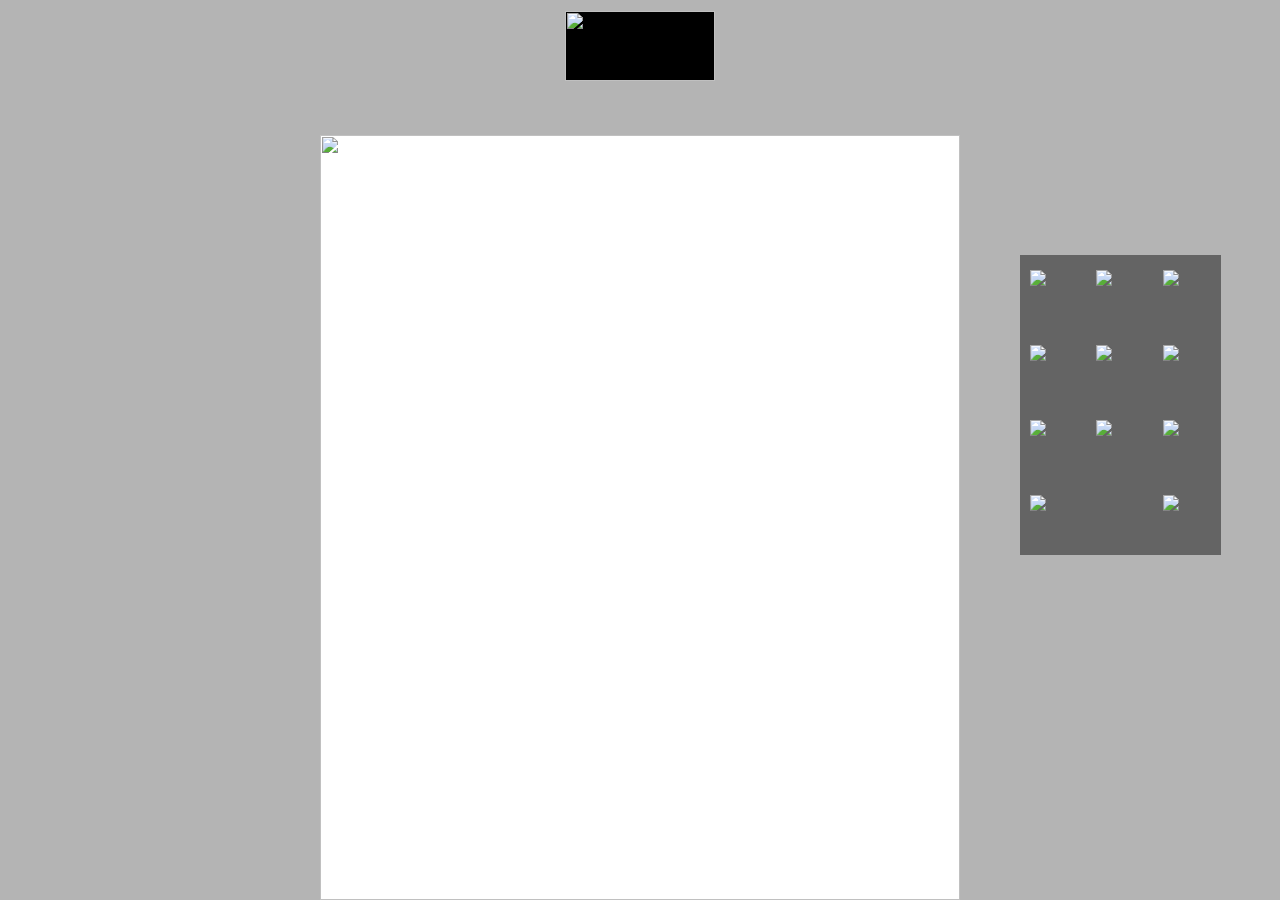
==== Assignment3/index.html @ d1b52a94 "Add files via upload" ====
<!DOCTYPE html>

<html lang="en">
    <head>
        <meta charset="utf-8" name="viewport" content="width=device-width, initial-scale=1.0">
        <link rel="stylesheet" href="style.css">
        <script src="elevator.js"></script>
    </head>

    <body>
        <!-- create top of the elevator as a div-->
        <div class="elevator-top">
            <!-- create level panel with images of the floor level inside
                I have the floor one level image shown and all the rest hidden -->
            <div class="level-panel">
                <img class="level" id="preload-01" data-level="1" src="/images/level/level-1.png">
                <img class="level" id="preload-02" data-level="2" src="/images/level/level-2.png" hidden>
                <img class="level" id="preload-03" data-level="3" src="/images/level/level-3.png" hidden>
                <img class="level" id="preload-04" data-level="4" src="/images/level/level-4.png" hidden>
                <img class="level" id="preload-05" data-level="5" src="/images/level/level-5.png" hidden>
                <img class="level" id="preload-06" data-level="6" src="/images/level/level-6.png" hidden>
                <img class="level" id="preload-07" data-level="7" src="/images/level/level-7.png" hidden>
                <img class="level" id="preload-08" data-level="8" src="/images/level/level-8.png" hidden>
                <img class="level" id="preload-09" data-level="9" src="/images/level/level-9.png" hidden>
            </div>
        </div>
        <!-- create the main elevator div as a grid container, I have the grid split into the slides of the elevator and the middle section -->
        <div class="elevator-box">
            <div class="left">
            </div>
            <div class="centre">
                <!-- In the centre grid item I have all the images of the floor backgrounds with the first floor shown and the 
                rest hidden. I also have two divs that represent the elevator doors. -->
                <div class="doors left-door-open" id="left-door"></div>
                <div class="doors right-door-open" id="right-door"></div>
                <image class="background" data-floor="1" src="/images/1.jpg"></image>
                <image class="background" data-floor="2" src="/images/2.jpg" hidden></image>
                <image class="background" data-floor="3" src="/images/3.jpg" hidden></image>
                <image class="background" data-floor="4" src="/images/4.jpg" hidden></image>
            </div>
            <div class="right">
                <!-- In the right grid item I have a blocker div that is hidden by default. I also have this grid item act as a grid container
                for what will be the control panel of the elevator -->
                <div id="blocker"></div>
                <div class="control-panel">
                    <!-- I have all the button divs here as grid items with an onclick function.
                    Images of the elevator buttons are also in the divs, each div has 2 different images of the buttons, a
                    pressed button and an unpressed button, with the unpressed button hidden -->
                    <div class="button ActiveCategory" id="1" onclick='elevator("1", "floor", this)'>
                        <img src="/images/buttons/button-1-unlit.png">
                        <img src="/images/buttons/button-1-lit.png" hidden>
                    </div>
                    <div class="button" id="2" onclick='elevator("2", "floor", this)'>
                        <img src="/images/buttons/button-2-unlit.png">
                        <img src="/images/buttons/button-2-lit.png" hidden>
                    </div>
                    <div class="button" id="3" onclick='elevator("3", "floor", this)'>
                        <img src="/images/buttons/button-3-unlit.png">
                        <img src="/images/buttons/button-3-lit.png" hidden>
                    </div>
                    <div class="button" id="4" onclick='elevator("4", "floor", this)'>
                        <img src="/images/buttons/button-4-unlit.png">
                        <img src="/images/buttons/button-4-lit.png" hidden>
                    </div>
                    <div class="button" id="5" onclick='elevator("5", "floor", this)'>
                        <img src="/images/buttons/button-5-unlit.png">
                        <img src="/images/buttons/button-5-lit.png" hidden>
                    </div>
                    <div class="button" id="6" onclick='elevator("6", "floor", this)'>
                        <img src="/images/buttons/button-6-unlit.png">
                        <img src="/images/buttons/button-6-lit.png" hidden>
                    </div>
                    <div class="button" id="7" onclick='elevator("7", "floor", this)'>
                        <img src="/images/buttons/button-7-unlit.png">
                        <img src="/images/buttons/button-7-lit.png" hidden>
                    </div>
                    <div class="button" id="8" onclick='elevator("8", "floor", this)'>
                        <img src="/images/buttons/button-8-unlit.png">
                        <img src="/images/buttons/button-8-lit.png" hidden>
                    </div>
                    <div class="button" id="9" onclick='elevator("9", "floor", this)'>
                        <img src="/images/buttons/button-9-unlit.png">
                        <img src="/images/buttons/button-9-lit.png" hidden>
                    </div>
                    <div class="button" id="close" onmousedown='elevator("null", "close", this);' , onmouseup='unclick("close", this);'>
                        <img src="/images/buttons/button-close-unlit.png">
                        <img src="/images/buttons/button-close-lit.png" hidden>
                    </div>
                    <div id="space">
                    </div>
                    <div class="button" id="open" onmousedown='elevator("null", "open", this);' , onmouseup='unclick("open", this);'>
                        <img src="/images/buttons/button-open-unlit.png">
                        <img src="/images/buttons/button-open-lit.png" hidden>
                    </div>
                </div>
            </div>

        </div>

    </body>

</html>
---- Assignment3/style.css ----
*{
    box-sizing: border-box;
    margin: 0;
}
:root{
    --color-one: rgb(0,0,0); 
    --color-two: rgb(100,100,100);
    --color-three: rgb(180,180,180);
    --color-four: rgb(240,240,240);
    --border-one: dashed 2px white;
}
/* Preload level panel images so it doesn't look choppy when they first switch */
#preload-01 { background: url(/images/level/level-1.png) no-repeat -9999px -9999px; }
#preload-02 { background: url(/images/level/level-2.png) no-repeat -9999px -9999px; }
#preload-03 { background: url(/images/level/level-3.png) no-repeat -9999px -9999px; }
#preload-04 { background: url(/images/level/level-4.png) no-repeat -9999px -9999px; }
#preload-05 { background: url(/images/level/level-5.png) no-repeat -9999px -9999px; }
#preload-06 { background: url(/images/level/level-6.png) no-repeat -9999px -9999px; }
#preload-07 { background: url(/images/level/level-7.png) no-repeat -9999px -9999px; }
#preload-08 { background: url(/images/level/level-8.png) no-repeat -9999px -9999px; }
#preload-09 { background: url(/images/level/level-9.png) no-repeat -9999px -9999px; }
img{
    object-fit: fill;
    width: 100%;
}
.level{
    object-fit: fill;
    width: 100%;
    height: 100%;
}
.elevator-box{
    display: grid;
    grid-template-columns: 25% 50% 25%;
    grid-template-areas:
    "left centre right";
    height: 85vh;
    width: 100%;
    overflow: hidden;
}

.elevator-top{
    height: 15vh;
    background-color: var(--color-three);
    padding-top: 1px;
    background-image:url(/images/elevator-top.png);
    background-size: cover;
}
.level-panel{
    width:150px;
    height: 70px;
    margin-left: auto;
    margin-right: auto;
    margin-top: 10px;
    background-color: black;
    color: red;
}
.left{
    grid-area: left;
    background-color: var(--color-three);
    background-image:url(/images/elevator-side.png);
    background-size: cover;
}
.centre{
    grid-area: centre;
    z-index: -3;
    position: relative;
}
.right{
    grid-area: right;
    background-color: var(--color-three);
    background-image:url(/images/elevator-side.png);
    background-size: cover;
    z-index: 1;
    position: relative;
}
.control-panel{
    display: grid;
    background-color:var(--color-two);
    background-image:url(/images/control-panel.png);
    background-size: cover;
    width: 201px;
    height: 300px;
    margin:auto;
    margin-top:120px;
    grid-template-columns: 33.3% 33.3% 33.3%;
    grid-template-rows: 1fr 1fr 1fr 1fr;
    z-index: 2;
    position: relative;
}
#blocker{
    width: 100%;
    height: 100%;
    position: absolute;
    z-index: 3;
    display: none;
}
.button{
    margin-left: 10px;
    margin-right:10px;
    margin-top:15px;
}
.button:hover{
    cursor:pointer;
}
.background{
    height: 100%;
    width: 100%;
    object-fit: cover;
    z-index: -2;
    position: absolute; 
    top: 0;
    left: 0;
}
.doors{
    z-index: -1;
    height:100%;
    width:50%;
    position: absolute;
    background-image:url(/images/elevator-door.png);
    background-size: cover;
}
#left-door{
    background-color: beige;
    top: 0px;
    left: 0px;
    transition-duration: 3s;
}
#right-door{
    background-color:beige;
    top: 0px;
    right: 0px;
    transition-duration: 3s;
}

.left-door-open{
    transform:translate(-360px);
}
.right-door-open{
    transform:translate(360px);
}
.left-door-close{
    transform:translate(360px);
}
.right-door-close{
    transform:translate(-360px);
}
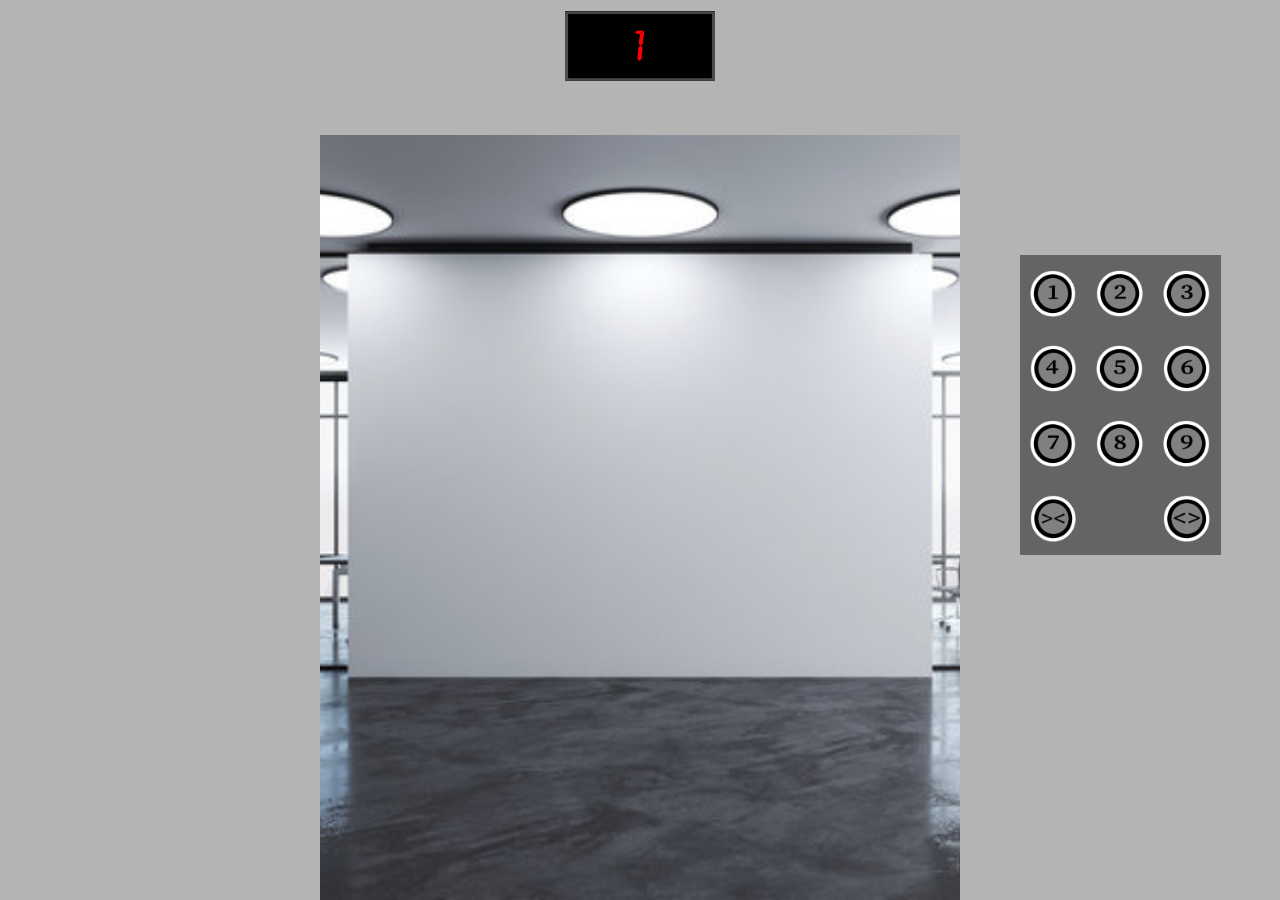
==== commit 2e44c898: "Add files via upload" ====
--- a/Assignment3/index.html
+++ b/Assignment3/index.html
@@ -13,15 +13,15 @@
             <!-- create level panel with images of the floor level inside
                 I have the floor one level image shown and all the rest hidden -->
             <div class="level-panel">
-                <img class="level" id="preload-01" data-level="1" src="/images/level/level-1.png">
-                <img class="level" id="preload-02" data-level="2" src="/images/level/level-2.png" hidden>
-                <img class="level" id="preload-03" data-level="3" src="/images/level/level-3.png" hidden>
-                <img class="level" id="preload-04" data-level="4" src="/images/level/level-4.png" hidden>
-                <img class="level" id="preload-05" data-level="5" src="/images/level/level-5.png" hidden>
-                <img class="level" id="preload-06" data-level="6" src="/images/level/level-6.png" hidden>
-                <img class="level" id="preload-07" data-level="7" src="/images/level/level-7.png" hidden>
-                <img class="level" id="preload-08" data-level="8" src="/images/level/level-8.png" hidden>
-                <img class="level" id="preload-09" data-level="9" src="/images/level/level-9.png" hidden>
+                <img class="level" id="preload-01" data-level="1" src="./images/level/level-1.png">
+                <img class="level" id="preload-02" data-level="2" src="./images/level/level-2.png" hidden>
+                <img class="level" id="preload-03" data-level="3" src="./images/level/level-3.png" hidden>
+                <img class="level" id="preload-04" data-level="4" src="./images/level/level-4.png" hidden>
+                <img class="level" id="preload-05" data-level="5" src="./images/level/level-5.png" hidden>
+                <img class="level" id="preload-06" data-level="6" src="./images/level/level-6.png" hidden>
+                <img class="level" id="preload-07" data-level="7" src="./images/level/level-7.png" hidden>
+                <img class="level" id="preload-08" data-level="8" src="./images/level/level-8.png" hidden>
+                <img class="level" id="preload-09" data-level="9" src="./images/level/level-9.png" hidden>
             </div>
         </div>
         <!-- create the main elevator div as a grid container, I have the grid split into the slides of the elevator and the middle section -->
@@ -33,10 +33,10 @@
                 rest hidden. I also have two divs that represent the elevator doors. -->
                 <div class="doors left-door-open" id="left-door"></div>
                 <div class="doors right-door-open" id="right-door"></div>
-                <image class="background" data-floor="1" src="/images/1.jpg"></image>
-                <image class="background" data-floor="2" src="/images/2.jpg" hidden></image>
-                <image class="background" data-floor="3" src="/images/3.jpg" hidden></image>
-                <image class="background" data-floor="4" src="/images/4.jpg" hidden></image>
+                <image class="background" data-floor="1" src="./images/1.jpg"></image>
+                <image class="background" data-floor="2" src="./images/2.jpg" hidden></image>
+                <image class="background" data-floor="3" src="./images/3.jpg" hidden></image>
+                <image class="background" data-floor="4" src="./images/4.jpg" hidden></image>
             </div>
             <div class="right">
                 <!-- In the right grid item I have a blocker div that is hidden by default. I also have this grid item act as a grid container
@@ -47,50 +47,50 @@
                     Images of the elevator buttons are also in the divs, each div has 2 different images of the buttons, a
                     pressed button and an unpressed button, with the unpressed button hidden -->
                     <div class="button ActiveCategory" id="1" onclick='elevator("1", "floor", this)'>
-                        <img src="/images/buttons/button-1-unlit.png">
-                        <img src="/images/buttons/button-1-lit.png" hidden>
+                        <img src="./images/buttons/button-1-unlit.png">
+                        <img src="./images/buttons/button-1-lit.png" hidden>
                     </div>
                     <div class="button" id="2" onclick='elevator("2", "floor", this)'>
-                        <img src="/images/buttons/button-2-unlit.png">
-                        <img src="/images/buttons/button-2-lit.png" hidden>
+                        <img src="./images/buttons/button-2-unlit.png">
+                        <img src="./images/buttons/button-2-lit.png" hidden>
                     </div>
                     <div class="button" id="3" onclick='elevator("3", "floor", this)'>
-                        <img src="/images/buttons/button-3-unlit.png">
-                        <img src="/images/buttons/button-3-lit.png" hidden>
+                        <img src="./images/buttons/button-3-unlit.png">
+                        <img src="./images/buttons/button-3-lit.png" hidden>
                     </div>
                     <div class="button" id="4" onclick='elevator("4", "floor", this)'>
-                        <img src="/images/buttons/button-4-unlit.png">
-                        <img src="/images/buttons/button-4-lit.png" hidden>
+                        <img src="./images/buttons/button-4-unlit.png">
+                        <img src="./images/buttons/button-4-lit.png" hidden>
                     </div>
                     <div class="button" id="5" onclick='elevator("5", "floor", this)'>
-                        <img src="/images/buttons/button-5-unlit.png">
-                        <img src="/images/buttons/button-5-lit.png" hidden>
+                        <img src="./images/buttons/button-5-unlit.png">
+                        <img src="./images/buttons/button-5-lit.png" hidden>
                     </div>
                     <div class="button" id="6" onclick='elevator("6", "floor", this)'>
-                        <img src="/images/buttons/button-6-unlit.png">
-                        <img src="/images/buttons/button-6-lit.png" hidden>
+                        <img src="./images/buttons/button-6-unlit.png">
+                        <img src="./images/buttons/button-6-lit.png" hidden>
                     </div>
                     <div class="button" id="7" onclick='elevator("7", "floor", this)'>
-                        <img src="/images/buttons/button-7-unlit.png">
-                        <img src="/images/buttons/button-7-lit.png" hidden>
+                        <img src="./images/buttons/button-7-unlit.png">
+                        <img src="./images/buttons/button-7-lit.png" hidden>
                     </div>
                     <div class="button" id="8" onclick='elevator("8", "floor", this)'>
-                        <img src="/images/buttons/button-8-unlit.png">
-                        <img src="/images/buttons/button-8-lit.png" hidden>
+                        <img src="./images/buttons/button-8-unlit.png">
+                        <img src="./images/buttons/button-8-lit.png" hidden>
                     </div>
                     <div class="button" id="9" onclick='elevator("9", "floor", this)'>
-                        <img src="/images/buttons/button-9-unlit.png">
-                        <img src="/images/buttons/button-9-lit.png" hidden>
+                        <img src="./images/buttons/button-9-unlit.png">
+                        <img src="./images/buttons/button-9-lit.png" hidden>
                     </div>
                     <div class="button" id="close" onmousedown='elevator("null", "close", this);' , onmouseup='unclick("close", this);'>
-                        <img src="/images/buttons/button-close-unlit.png">
-                        <img src="/images/buttons/button-close-lit.png" hidden>
+                        <img src="./images/buttons/button-close-unlit.png">
+                        <img src="./images/buttons/button-close-lit.png" hidden>
                     </div>
                     <div id="space">
                     </div>
                     <div class="button" id="open" onmousedown='elevator("null", "open", this);' , onmouseup='unclick("open", this);'>
-                        <img src="/images/buttons/button-open-unlit.png">
-                        <img src="/images/buttons/button-open-lit.png" hidden>
+                        <img src="./images/buttons/button-open-unlit.png">
+                        <img src="./images/buttons/button-open-lit.png" hidden>
                     </div>
                 </div>
             </div>
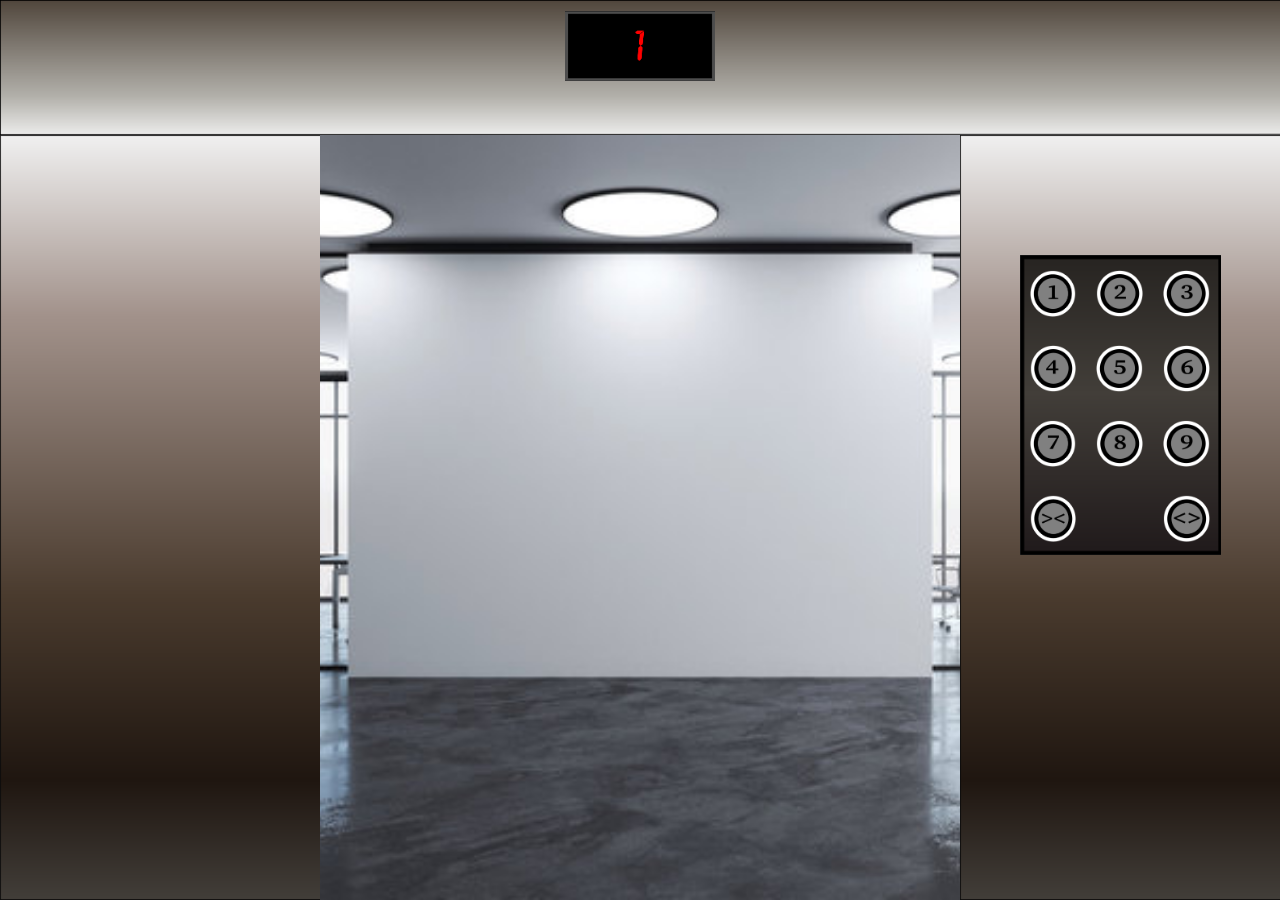
==== commit ebc16c0b: "Add files via upload" ====
--- a/Assignment3/index.html
+++ b/Assignment3/index.html
@@ -11,7 +11,8 @@
         <!-- create top of the elevator as a div-->
         <div class="elevator-top">
             <!-- create level panel with images of the floor level inside
-                I have the floor one level image shown and all the rest hidden -->
+                I have the floor one level image shown and all the rest hidden. The image is meant to represent an LCD display
+                of the floor numbers, and will change depending on what floor the elevator is on -->
             <div class="level-panel">
                 <img class="level" id="preload-01" data-level="1" src="./images/level/level-1.png">
                 <img class="level" id="preload-02" data-level="2" src="./images/level/level-2.png" hidden>
@@ -24,23 +25,31 @@
                 <img class="level" id="preload-09" data-level="9" src="./images/level/level-9.png" hidden>
             </div>
         </div>
-        <!-- create the main elevator div as a grid container, I have the grid split into the slides of the elevator and the middle section -->
+        <!-- create the main elevator div as a grid container, I have the grid split into the slides of the elevator and the middle section.
+            In the css I add a background image to all the main divs, that don't change -->
         <div class="elevator-box">
             <div class="left">
             </div>
             <div class="centre">
                 <!-- In the centre grid item I have all the images of the floor backgrounds with the first floor shown and the 
-                rest hidden. I also have two divs that represent the elevator doors. -->
+                rest hidden. I also have two divs that represent the elevator doors. 
+                The background images are supposed to be non-typical to evoke what I thought I would see when I was a kid in an elevator.
+                They are supposed to be kind of surreal, things you would never see getting out of an elevator -->
                 <div class="doors left-door-open" id="left-door"></div>
                 <div class="doors right-door-open" id="right-door"></div>
                 <image class="background" data-floor="1" src="./images/1.jpg"></image>
                 <image class="background" data-floor="2" src="./images/2.jpg" hidden></image>
                 <image class="background" data-floor="3" src="./images/3.jpg" hidden></image>
                 <image class="background" data-floor="4" src="./images/4.jpg" hidden></image>
+                <image class="background" data-floor="5" src="./images/5.jpg" hidden></image>
+                <image class="background" data-floor="6" src="./images/6.jpg" hidden></image>
+                <image class="background" data-floor="7" src="./images/7.jpg" hidden></image>
+                <image class="background" data-floor="8" src="./images/8.jpg" hidden></image>
+                <image class="background" data-floor="9" src="./images/9.jpg" hidden></image>
             </div>
             <div class="right">
-                <!-- In the right grid item I have a blocker div that is hidden by default. I also have this grid item act as a grid container
-                for what will be the control panel of the elevator -->
+                <!-- In the right grid item I have a blocker div that is hidden by default. I also have the control panel div
+                    inside this grid item act as a grid container for what will be the control panel of the elevator -->
                 <div id="blocker"></div>
                 <div class="control-panel">
                     <!-- I have all the button divs here as grid items with an onclick function.
@@ -82,10 +91,13 @@
                         <img src="./images/buttons/button-9-unlit.png">
                         <img src="./images/buttons/button-9-lit.png" hidden>
                     </div>
+                    <!-- These door open and door close buttons use onmousedown and onmouse up unlike the rest of the other buttons 
+                    since they usually only light up while they are pressed unlike the other buttons which stay lit -->
                     <div class="button" id="close" onmousedown='elevator("null", "close", this);' , onmouseup='unclick("close", this);'>
                         <img src="./images/buttons/button-close-unlit.png">
                         <img src="./images/buttons/button-close-lit.png" hidden>
                     </div>
+                    <!-- There is a space div here that just fills up the grid space -->
                     <div id="space">
                     </div>
                     <div class="button" id="open" onmousedown='elevator("null", "open", this);' , onmouseup='unclick("open", this);'>
@@ -94,9 +106,6 @@
                     </div>
                 </div>
             </div>
-
         </div>
-
     </body>
-
 </html>--- a/Assignment3/style.css
+++ b/Assignment3/style.css
@@ -2,6 +2,7 @@
     box-sizing: border-box;
     margin: 0;
 }
+/* Color pallette is just grayscale and is not used unless the website images can't load */
 :root{
     --color-one: rgb(0,0,0); 
     --color-two: rgb(100,100,100);
@@ -10,24 +11,31 @@
     --border-one: dashed 2px white;
 }
 /* Preload level panel images so it doesn't look choppy when they first switch */
-#preload-01 { background: url(/images/level/level-1.png) no-repeat -9999px -9999px; }
-#preload-02 { background: url(/images/level/level-2.png) no-repeat -9999px -9999px; }
-#preload-03 { background: url(/images/level/level-3.png) no-repeat -9999px -9999px; }
-#preload-04 { background: url(/images/level/level-4.png) no-repeat -9999px -9999px; }
-#preload-05 { background: url(/images/level/level-5.png) no-repeat -9999px -9999px; }
-#preload-06 { background: url(/images/level/level-6.png) no-repeat -9999px -9999px; }
-#preload-07 { background: url(/images/level/level-7.png) no-repeat -9999px -9999px; }
-#preload-08 { background: url(/images/level/level-8.png) no-repeat -9999px -9999px; }
-#preload-09 { background: url(/images/level/level-9.png) no-repeat -9999px -9999px; }
+#preload-01 { background: url(./images/level/level-1.png) no-repeat -9999px -9999px; }
+#preload-02 { background: url(./images/level/level-2.png) no-repeat -9999px -9999px; }
+#preload-03 { background: url(./images/level/level-3.png) no-repeat -9999px -9999px; }
+#preload-04 { background: url(./images/level/level-4.png) no-repeat -9999px -9999px; }
+#preload-05 { background: url(./images/level/level-5.png) no-repeat -9999px -9999px; }
+#preload-06 { background: url(./images/level/level-6.png) no-repeat -9999px -9999px; }
+#preload-07 { background: url(./images/level/level-7.png) no-repeat -9999px -9999px; }
+#preload-08 { background: url(./images/level/level-8.png) no-repeat -9999px -9999px; }
+#preload-09 { background: url(./images/level/level-9.png) no-repeat -9999px -9999px; }
+
+/* default image settings are configured here to fill their container */
 img{
     object-fit: fill;
     width: 100%;
 }
+
+/* Level panel image needs the height modifier to otherwise it gets stretched */
 .level{
     object-fit: fill;
     width: 100%;
     height: 100%;
 }
+/* The main elevator div is made a grid container here with the columns being different parts of the elevator
+I add an overflow since I don't want there to be any scrolling in my website. Inside all its grid items, I set a background image
+since those images won't be changing, and they are all metallic gradients meant to mimic a different part of the elevator*/
 .elevator-box{
     display: grid;
     grid-template-columns: 25% 50% 25%;
@@ -37,14 +45,16 @@
     width: 100%;
     overflow: hidden;
 }
-
+/* I have the top section of the elevator configured here
+to avoid having to move around an image inside it's div, I just set its background image to what I want */
 .elevator-top{
     height: 15vh;
     background-color: var(--color-three);
     padding-top: 1px;
-    background-image:url(/images/elevator-top.png);
+    background-image:url(./images/elevator-top.png);
     background-size: cover;
 }
+/* I set the level panel settings here, the margin is set so it is in the center of the elevator */
 .level-panel{
     width:150px;
     height: 70px;
@@ -54,10 +64,13 @@
     background-color: black;
     color: red;
 }
+/* I give the left, centre, and right grid items the grid-area they should be placed
+I set the z-index of the centre div so that the image and the door are
+in front of it */
 .left{
     grid-area: left;
     background-color: var(--color-three);
-    background-image:url(/images/elevator-side.png);
+    background-image:url(./images/elevator-side.png);
     background-size: cover;
 }
 .centre{
@@ -68,15 +81,17 @@
 .right{
     grid-area: right;
     background-color: var(--color-three);
-    background-image:url(/images/elevator-side.png);
+    background-image:url(./images/elevator-side.png);
     background-size: cover;
     z-index: 1;
     position: relative;
 }
+/* The control panel is a grid container for all the buttons, set up to be split into 3 equal columns
+and 4 equal rows and set the z index so that it is infront of the right div  */
 .control-panel{
     display: grid;
     background-color:var(--color-two);
-    background-image:url(/images/control-panel.png);
+    background-image:url(./images/control-panel.png);
     background-size: cover;
     width: 201px;
     height: 300px;
@@ -87,6 +102,8 @@
     z-index: 2;
     position: relative;
 }
+/* Here I have the blocker div that loads infront of the control panel to block the user from interacting
+with it when they aren't supposed to. I set the z-index so that it can load in front of the control panel */
 #blocker{
     width: 100%;
     height: 100%;
@@ -94,14 +111,18 @@
     z-index: 3;
     display: none;
 }
+/* Here I configure the button divs so that they are equally spaced inside the main div */
 .button{
     margin-left: 10px;
     margin-right:10px;
     margin-top:15px;
 }
+/* I make the cursor change when the user hovers over the button divs, which shows them that
+they are interactable */
 .button:hover{
     cursor:pointer;
 }
+/* I set the background image z-index so that they are behind the doors and infront of the centre div */
 .background{
     height: 100%;
     width: 100%;
@@ -111,14 +132,17 @@
     top: 0;
     left: 0;
 }
+/* I set the door class divs z-index so that they are infront of everything in the centre div, but are also behind 
+the left and right divs so that when they are animated they don't cover up anything */
 .doors{
     z-index: -1;
     height:100%;
     width:50%;
     position: absolute;
-    background-image:url(/images/elevator-door.png);
+    background-image:url(./images/elevator-door.png);
     background-size: cover;
 }
+/* I set the door positions here and set the transition duration */
 #left-door{
     background-color: beige;
     top: 0px;
@@ -131,7 +155,8 @@
     right: 0px;
     transition-duration: 3s;
 }
-
+/* I set these class's transform position, so that I can add these to the 
+door classes in javascript. They are to translate left and right, to act like sliding doors */
 .left-door-open{
     transform:translate(-360px);
 }
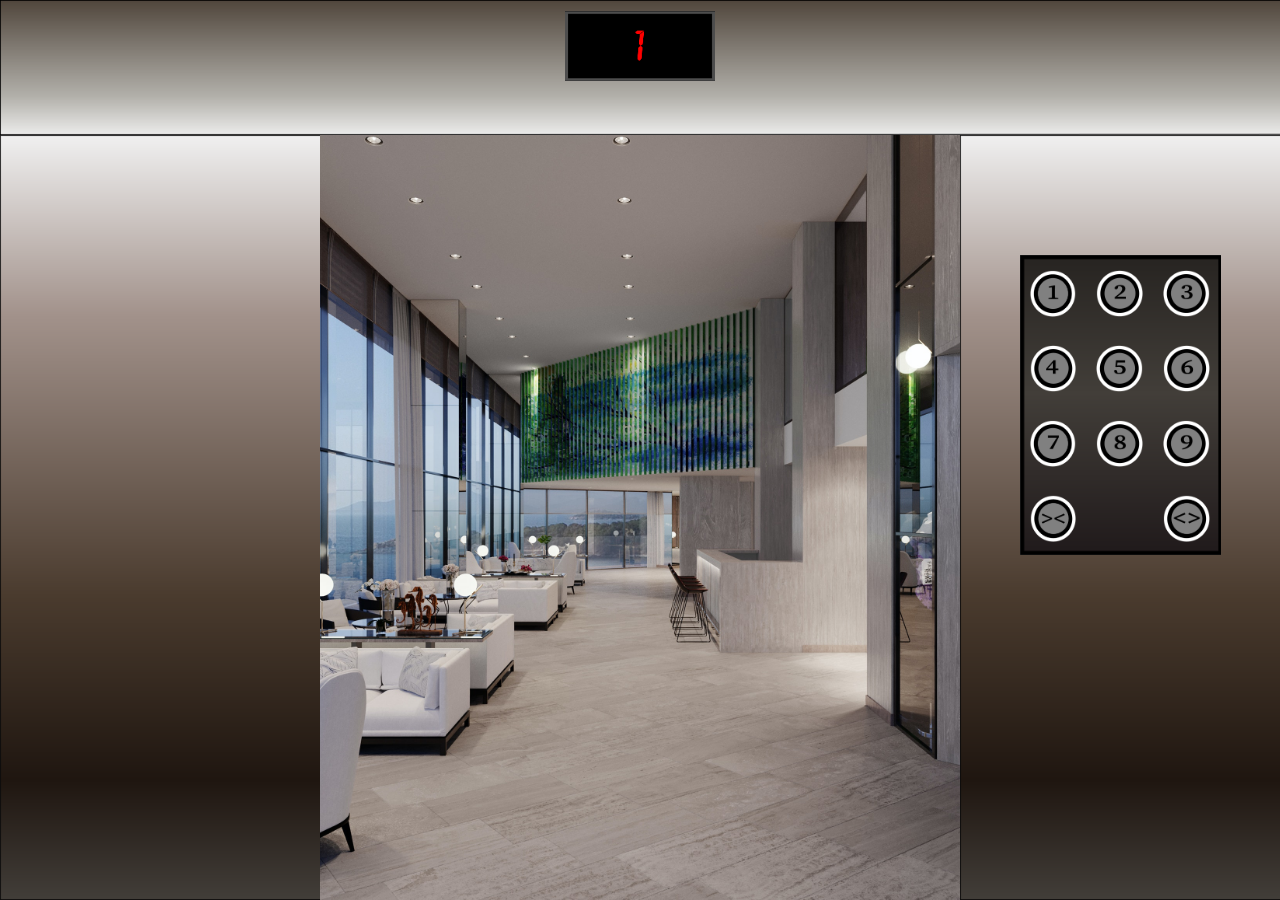
==== commit 1904d81b: "Add files via upload" ====
--- a/Assignment3/index.html
+++ b/Assignment3/index.html
@@ -8,6 +8,19 @@
     </head>
 
     <body>
+        <!-- put in all my audio elements that will be called on with javascript -->
+        <audio id="button" src="./audio/button.wav">
+            <!-- Button 04.wav from Freesound.org by JarredGibb https://freesound.org/people/JarredGibb/sounds/219477/ -->
+        </audio>
+        <audio id="bell" src="./audio/bell.wav">
+            <!-- Bell ding 2.wav from Freesound.org by 5ro4 https://freesound.org/people/5ro4/sounds/611112/ -->
+        </audio>
+        <audio id="door" src="./audio/doors.wav">
+            <!-- elevator door and ding from Freesound.org by jamie7001 https://freesound.org/people/jamie7001/sounds/476800/ -->
+        </audio>
+        <audio id="elevator" src="./audio/elevator.wav">
+            <!-- 01 Elevator UP.wav from Freesound.org by soundslikewillem https://freesound.org/people/soundslikewillem/sounds/340747/ -->
+        </audio>
         <!-- create top of the elevator as a div-->
         <div class="elevator-top">
             <!-- create level panel with images of the floor level inside
@@ -37,15 +50,33 @@
                 They are supposed to be kind of surreal, things you would never see getting out of an elevator -->
                 <div class="doors left-door-open" id="left-door"></div>
                 <div class="doors right-door-open" id="right-door"></div>
-                <image class="background" data-floor="1" src="./images/1.jpg"></image>
-                <image class="background" data-floor="2" src="./images/2.jpg" hidden></image>
-                <image class="background" data-floor="3" src="./images/3.jpg" hidden></image>
-                <image class="background" data-floor="4" src="./images/4.jpg" hidden></image>
-                <image class="background" data-floor="5" src="./images/5.jpg" hidden></image>
-                <image class="background" data-floor="6" src="./images/6.jpg" hidden></image>
-                <image class="background" data-floor="7" src="./images/7.jpg" hidden></image>
-                <image class="background" data-floor="8" src="./images/8.jpg" hidden></image>
-                <image class="background" data-floor="9" src="./images/9.jpg" hidden></image>
+                <image class="background" data-floor="1" src="./images/1.jpg">
+                    <!-- Photo by Quark Studio from Pexels: https://www.pexels.com/photo/white-sofas-inside-building-2507010/ -->
+                </image>
+                <image class="background" data-floor="2" src="./images/2.jpg" hidden>
+                    <!-- Photo by Pixabay from Pexels: https://www.pexels.com/photo/red-leaf-trees-near-the-road-33109/ -->
+                </image>
+                <image class="background" data-floor="3" src="./images/3.jpg" hidden>
+                    <!-- Photo by Francesco Ungaro from Pexels: https://www.pexels.com/photo/green-bushes-on-desert-998653/ -->
+                </image>
+                <image class="background" data-floor="4" src="./images/4.jpg" hidden>  
+                    <!-- Photo by eberhard grossgasteiger from Pexels -->
+                </image>
+                <image class="background" data-floor="5" src="./images/5.jpg" hidden>
+                    <!-- Photo by Pixabay from Pexels: https://www.pexels.com/photo/gray-and-brown-mountain-417173/ -->
+                </image>
+                <image class="background" data-floor="6" src="./images/6.jpg" hidden>
+                    <!-- Photo by eberhard grossgasteiger from Pexels: https://www.pexels.com/photo/trees-near-body-of-water-518485/ -->
+                </image>
+                <image class="background" data-floor="7" src="./images/7.jpg" hidden>
+                    <!-- Nature park photo I took -->
+                </image>
+                <image class="background" data-floor="8" src="./images/8.jpg" hidden>
+                    <!-- Photo by Belle Co from Pexels: https://www.pexels.com/photo/photo-of-a-turtle-swimming-underwater-847393/ -->
+                </image>
+                <image class="background" data-floor="9" src="./images/9.jpg" hidden>
+                    <!-- Backrooms meme image with friend's cat -->
+                </image>
             </div>
             <div class="right">
                 <!-- In the right grid item I have a blocker div that is hidden by default. I also have the control panel div
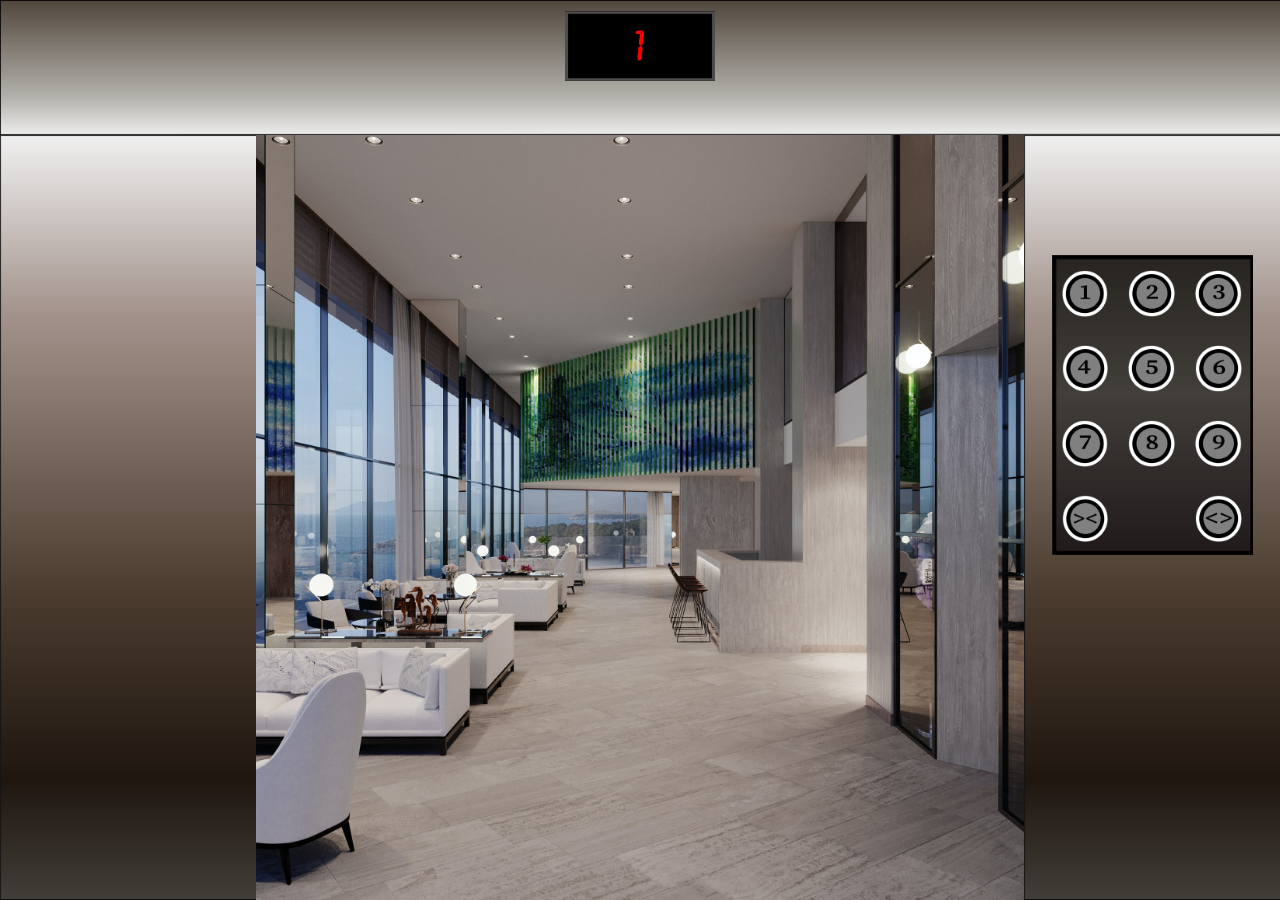
==== commit 4e9aad6f: "Add files via upload" ====
--- a/Assignment3/index.html
+++ b/Assignment3/index.html
@@ -5,6 +5,8 @@
         <meta charset="utf-8" name="viewport" content="width=device-width, initial-scale=1.0">
         <link rel="stylesheet" href="style.css">
         <script src="elevator.js"></script>
+        <title>Website as an Elevator</title>
+        <link rel="icon" href="./images/panel.ico">
     </head>
 
     <body>
--- a/Assignment3/style.css
+++ b/Assignment3/style.css
@@ -9,6 +9,9 @@
     --color-three: rgb(180,180,180);
     --color-four: rgb(240,240,240);
     --border-one: dashed 2px white;
+}
+body{
+    background-color: var(--color-one);
 }
 /* Preload level panel images so it doesn't look choppy when they first switch */
 #preload-01 { background: url(./images/level/level-1.png) no-repeat -9999px -9999px; }
@@ -38,7 +41,7 @@
 since those images won't be changing, and they are all metallic gradients meant to mimic a different part of the elevator*/
 .elevator-box{
     display: grid;
-    grid-template-columns: 25% 50% 25%;
+    grid-template-columns: 20% 60% 20%;
     grid-template-areas:
     "left centre right";
     height: 85vh;
@@ -158,14 +161,79 @@
 /* I set these class's transform position, so that I can add these to the 
 door classes in javascript. They are to translate left and right, to act like sliding doors */
 .left-door-open{
-    transform:translate(-360px);
+    transform:translate(-450px);
 }
 .right-door-open{
-    transform:translate(360px);
+    transform:translate(450px);
 }
 .left-door-close{
-    transform:translate(360px);
+    transform:translate(450px);
 }
 .right-door-close{
-    transform:translate(-360px);
-}
+    transform:translate(-450px);
+}
+/* When views on screens smaller than 1050px, change the width of the control panel and level-panel to retain
+functionality */
+@media only screen and (max-width: 1050px) {
+    .elevator-box{
+        grid-template-columns: 25% 50% 25%;
+    }
+    .control-panel{
+        width: 150px;
+        height: 250px;
+    }
+    .level-panel{
+        width:100px;
+        height: 50px;
+        margin-top: 15px;
+    }
+    .button{
+        margin-left: 5px;
+        margin-right:5px;
+        margin-top:10px;
+    }
+    .left-door-open{
+        transform:translate(-300px);
+    }
+    .right-door-open{
+        transform:translate(300px);
+    }
+    .left-door-close{
+        transform:translate(300px);
+    }
+    .right-door-close{
+        transform:translate(-300px);
+    }
+}
+/* On mobile screens I have uneven columns for the elevator so the user can see the picture better
+and still be able to have a working control panel. Keeping the left side of the elevator equal to the 
+right side isn't worth it if it means removing functionality.
+ */
+@media only screen and (max-width: 600px) {
+    .elevator-box{
+        grid-template-columns: 15% 60% 25%;
+    }
+    .control-panel{
+        width: 101px;
+        height: 200px;
+    }
+    .level-panel{
+        width:100px;
+        height: 50px;
+        margin-top: 15px;
+        margin-left:35%;
+    }
+    .left-door-open{
+        transform:translate(-200px);
+    }
+    .right-door-open{
+        transform:translate(200px);
+    }
+    .left-door-close{
+        transform:translate(200px);
+    }
+    .right-door-close{
+        transform:translate(-200px);
+    }
+}
+
